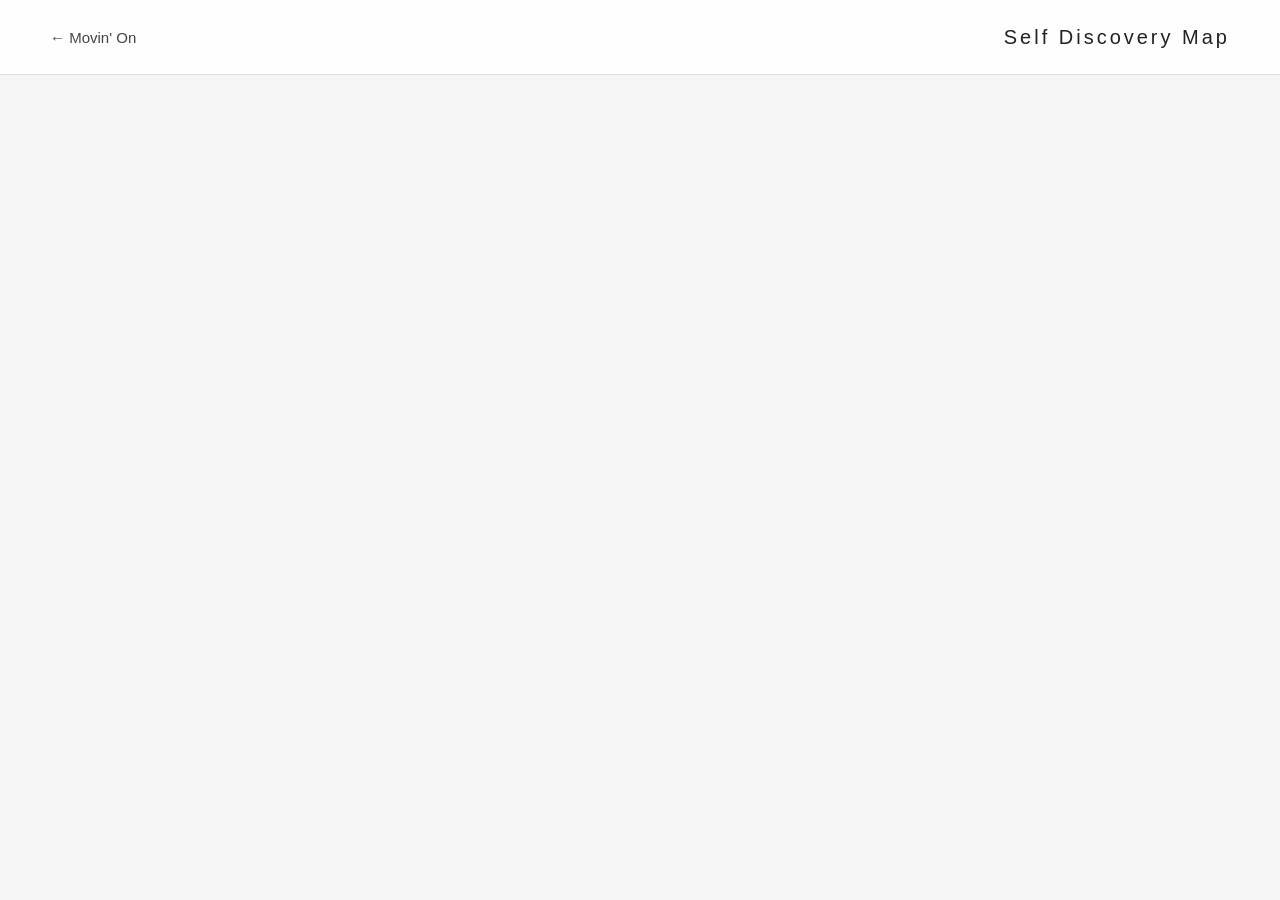
==== map.html @ 153db263 "Add files via upload" ====
<!DOCTYPE html>
<html lang="ja">

<head>

<meta charset="UTF-8">
<meta name="viewport" content="width=device-width, initial-scale=1.0">

<title>自己探究マップ</title>

<link rel="stylesheet" href="map.css">

</head>


<body>


<header>

<a href="index.html">
← Movin' On
</a>

<h1>Self Discovery Map</h1>

</header>




<!-- マップエリア -->

<div id="canvas">


<!-- JSでノードを生成する場所 -->

</div>






<!-- メモ編集画面 -->

<div id="editor" class="hidden">


<div class="window">


<h2>編集</h2>



<label>

タイトル

<input 
id="title"
type="text">

</label>




<label>

メモ

<textarea 
id="memo"></textarea>

</label>





<div class="buttons">


<button id="save">

保存

</button>



<button id="add">

枝を追加

</button>



<button id="close">

閉じる

</button>



<button id="addNodeBtn">

＋ ノード追加

</button>



</div>


</div>


</div>




<script src="map.js"></script>


</body>

</html>
---- map.css ----
/* ---------- 共通 ---------- */

*{
    margin:0;
    padding:0;
    box-sizing:border-box;
}

html{
    scroll-behavior:smooth;
}

body{

    font-family:
    "Helvetica Neue",
    "Yu Gothic",
    sans-serif;

    background:#f5f5f5;
    color:#222;
}


/* ---------- Header ---------- */

header{

    position:sticky;
    top:0;

    height:75px;

    display:flex;
    justify-content:space-between;
    align-items:center;

    padding:0 50px;

    background:rgba(255,255,255,.85);

    backdrop-filter:blur(12px);

    border-bottom:1px solid #ddd;

    z-index:999;

}

header a{

    color:#444;

    text-decoration:none;

    font-size:15px;

    transition:.25s;

}

header a:hover{

    color:black;

}

header h1{

    font-size:20px;

    font-weight:300;

    letter-spacing:3px;

}



/* ---------- キャンバス ---------- */

#canvas{

    position:relative;

    width:100%;

    min-height:calc(100vh - 75px);

    overflow:auto;

    padding:100px;

}



/* ---------- ノード ---------- */

.node{

    position:absolute;

    display:flex;

    justify-content:center;
    align-items:center;

}



/* ---------- 円 ---------- */

.circle{

    width:150px;
    height:150px;

    border-radius:50%;

    background:white;

    border:2px solid #222;

    display:flex;

    justify-content:center;
    align-items:center;

    text-align:center;

    cursor:pointer;

    font-size:18px;

    transition:.3s;

    box-shadow:
    0 15px 30px rgba(0,0,0,.08);

}

.circle:hover{

    transform:translateY(-6px);

    box-shadow:
    0 25px 40px rgba(0,0,0,.15);

}



/* ---------- Root ---------- */

.root{

    left:50%;
    top:50%;

    transform:translate(-50%,-50%);

}

.root .circle{

    width:180px;
    height:180px;

    background:#111;

    color:white;

    font-size:28px;

    border:none;

}



/* ---------- メモ画面 ---------- */

#editor{

    position:fixed;

    inset:0;

    display:flex;

    justify-content:center;
    align-items:center;

    background:rgba(0,0,0,.4);

    backdrop-filter:blur(4px);

    z-index:1000;

}



.hidden{

    display:none!important;

}



.window{

    width:520px;

    max-width:90%;

    background:white;

    border-radius:25px;

    padding:35px;

    box-shadow:
    0 30px 60px rgba(0,0,0,.2);

}



.window h2{

    margin-bottom:20px;

    font-weight:400;

}



textarea{

    width:100%;

    height:220px;

    resize:none;

    padding:18px;

    border:none;

    outline:none;

    background:#f8f8f8;

    border-radius:18px;

    font-size:16px;

    line-height:1.7;

}



/* ---------- ボタン ---------- */

.buttons{

    margin-top:25px;

    display:flex;

    justify-content:flex-end;

    gap:15px;

}



button{

    border:none;

    cursor:pointer;

    padding:13px 22px;

    border-radius:40px;

    background:#111;

    color:white;

    transition:.25s;

    font-size:15px;

}



button:hover{

    background:#333;

    transform:translateY(-2px);

}



/* ---------- スマホ ---------- */

@media(max-width:768px){

header{

padding:0 20px;

}

header h1{

font-size:16px;

letter-spacing:1px;

}

.circle{

width:110px;
height:110px;

font-size:15px;

}

.root .circle{

width:140px;
height:140px;

font-size:22px;

}

.window{

padding:20px;

}

textarea{

height:170px;

}

}

#mapArea{
    position:relative;
    width:100%;
    height:80vh;
    overflow:hidden;
}


#svgCanvas{
    position:absolute;
    width:100%;
    height:100%;
}


#nodeContainer{
    position:absolute;
    width:100%;
    height:100%;
}


.node{

    position:absolute;

    width:120px;
    height:120px;

    border:2px solid #000;

    border-radius:50%;

    background:#fff;

    display:flex;

    align-items:center;
    justify-content:center;

    text-align:center;

    cursor:pointer;

    transition:.3s;

}


.node:hover{

    transform:scale(1.1);

    background:#000;

    color:#fff;

}


#editPanel{

    position:fixed;

    right:20px;
    bottom:20px;

    width:250px;

    padding:20px;

    background:#111;

    color:white;

}


#editPanel input,
#editPanel textarea{

    width:100%;

    margin-bottom:10px;

}


#editPanel textarea{

    height:100px;

}
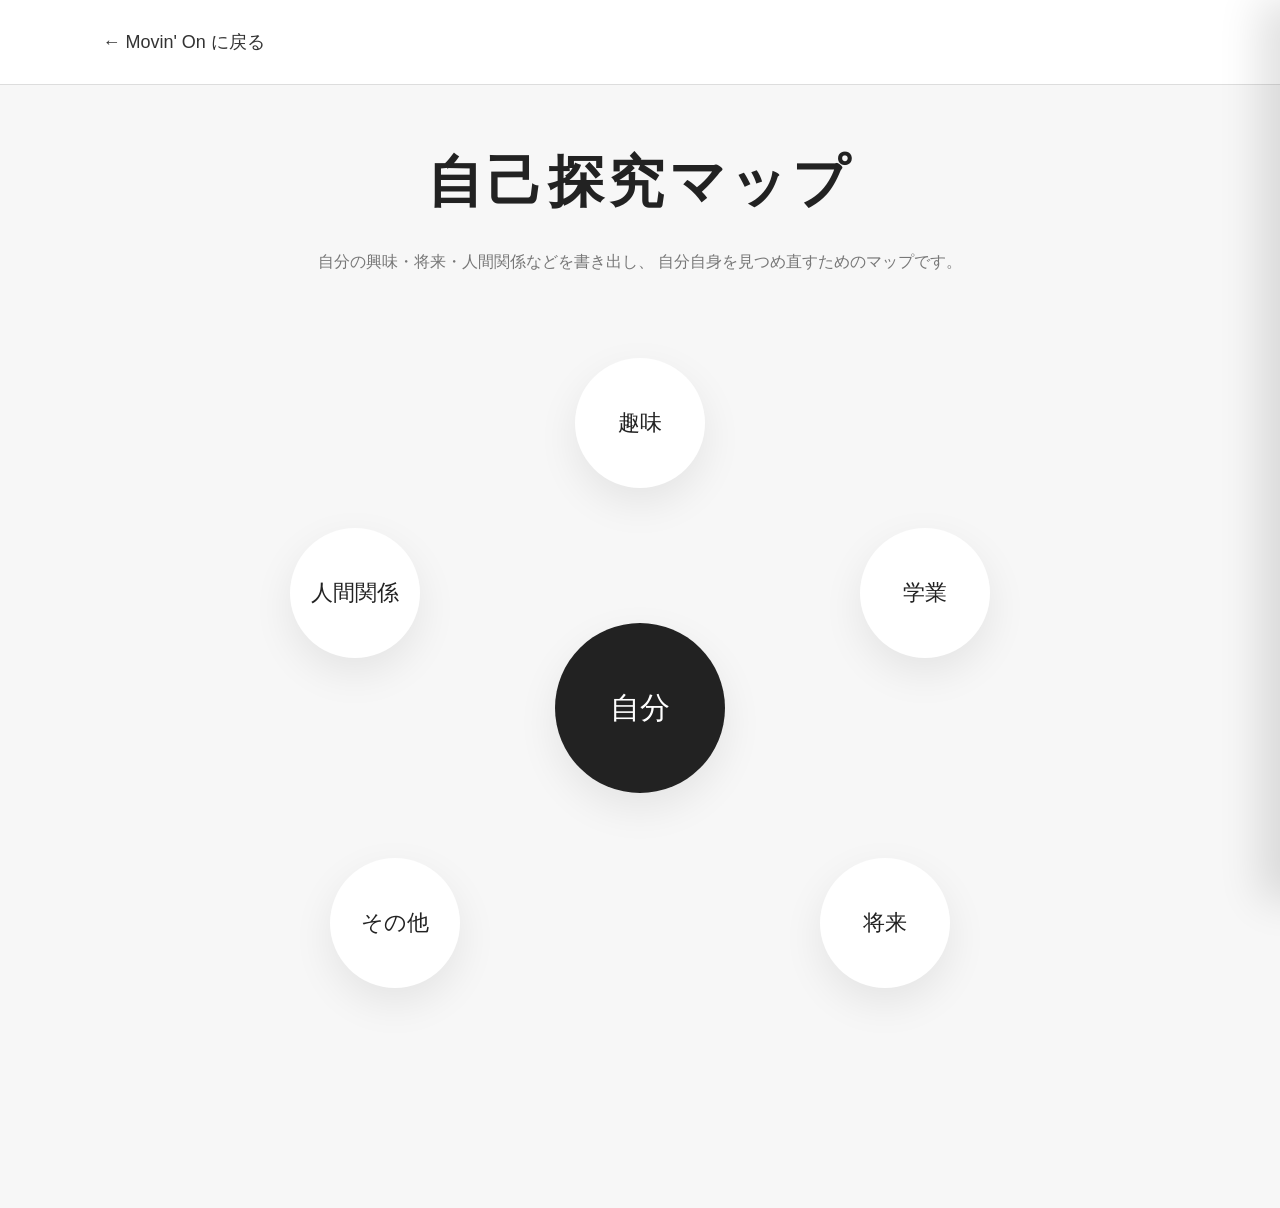
==== commit 0082e351: "Add files via upload" ====
--- a/map.html
+++ b/map.html
@@ -1,6 +1,5 @@
 <!DOCTYPE html>
 <html lang="ja">
-
 <head>
 
 <meta charset="UTF-8">
@@ -12,124 +11,100 @@
 
 </head>
 
-
 <body>
-
 
 <header>
 
 <a href="index.html">
-← Movin' On
+← Movin' On に戻る
 </a>
-
-<h1>Self Discovery Map</h1>
 
 </header>
 
 
+<main>
+
+<h1>自己探究マップ</h1>
+
+<p class="description">
+自分の興味・将来・人間関係などを書き出し、
+自分自身を見つめ直すためのマップです。
+</p>
 
 
-<!-- マップエリア -->
+<div class="map">
 
-<div id="canvas">
+<button class="node center"
+data-node="self">
+自分
+</button>
 
 
-<!-- JSでノードを生成する場所 -->
+<button class="node hobby"
+data-node="hobby">
+趣味
+</button>
+
+
+<button class="node study"
+data-node="study">
+学業
+</button>
+
+
+<button class="node future"
+data-node="future">
+将来
+</button>
+
+
+<button class="node relation"
+data-node="relation">
+人間関係
+</button>
+
+
+<button class="node other"
+data-node="other">
+その他
+</button>
+
+</div>
+
+</main>
+
+
+<!-- メモ画面 -->
+
+<div class="panel">
+
+<div class="panel-header">
+
+<h2 id="panel-title">
+タイトル
+</h2>
+
+<button id="close">
+×
+</button>
 
 </div>
 
 
-
-
-
-
-<!-- メモ編集画面 -->
-
-<div id="editor" class="hidden">
-
-
-<div class="window">
-
-
-<h2>編集</h2>
-
-
-
-<label>
-
-タイトル
-
-<input 
-id="title"
-type="text">
-
-</label>
-
-
-
-
-<label>
-
-メモ
-
-<textarea 
-id="memo"></textarea>
-
-</label>
-
-
-
-
-
-<div class="buttons">
+<textarea
+id="memo"
+placeholder="自由に書き込めます">
+</textarea>
 
 
 <button id="save">
-
 保存
-
 </button>
-
-
-
-<button id="add">
-
-枝を追加
-
-</button>
-
-
-
-<button id="close">
-
-閉じる
-
-</button>
-
-
-
-<button id="addNodeBtn">
-
-＋ ノード追加
-
-</button>
-
-
 
 </div>
 
 
-</div>
-
-
-</div>
-
-
-
-
 <script src="map.js"></script>
 
-
 </body>
-
 </html>
--- a/map.css
+++ b/map.css
@@ -1,4 +1,6 @@
-/* ---------- 共通 ---------- */
+/* ------------------------
+   共通設定
+------------------------ */
 
 *{
     margin:0;
@@ -17,443 +19,402 @@
     "Yu Gothic",
     sans-serif;
 
-    background:#f5f5f5;
+    background:#f7f7f7;
     color:#222;
-}
-
-
-/* ---------- Header ---------- */
+
+}
+
+
+/* ------------------------
+   戻るリンク
+------------------------ */
 
 header{
 
-    position:sticky;
-    top:0;
-
-    height:75px;
-
-    display:flex;
-    justify-content:space-between;
-    align-items:center;
-
-    padding:0 50px;
-
-    background:rgba(255,255,255,.85);
-
-    backdrop-filter:blur(12px);
-
+    padding:30px 8%;
     border-bottom:1px solid #ddd;
-
-    z-index:999;
+    background:white;
 
 }
 
 header a{
 
-    color:#444;
-
     text-decoration:none;
-
-    font-size:15px;
-
-    transition:.25s;
+    color:#333;
+    font-size:18px;
+    transition:.3s;
 
 }
 
 header a:hover{
 
-    color:black;
-
-}
-
-header h1{
-
-    font-size:20px;
-
-    font-weight:300;
-
-    letter-spacing:3px;
-
-}
-
-
-
-/* ---------- キャンバス ---------- */
-
-#canvas{
+    opacity:.5;
+
+}
+
+
+/* ------------------------
+   タイトル
+------------------------ */
+
+main{
+
+    width:min(1200px,92%);
+    margin:auto;
+
+}
+
+h1{
+
+    text-align:center;
+
+    font-size:56px;
+
+    margin-top:60px;
+
+    letter-spacing:.08em;
+
+    font-weight:700;
+
+}
+
+.description{
+
+    text-align:center;
+
+    color:#777;
+
+    max-width:700px;
+
+    margin:25px auto 80px;
+
+    line-height:2;
+
+}
+
+
+/* ------------------------
+   マップ本体
+------------------------ */
+
+.map{
 
     position:relative;
 
-    width:100%;
-
-    min-height:calc(100vh - 75px);
-
-    overflow:auto;
-
-    padding:100px;
-
-}
-
-
-
-/* ---------- ノード ---------- */
+    width:700px;
+    height:700px;
+
+    margin:0 auto 150px;
+
+}
+
+
+/* ------------------------
+   ノード
+------------------------ */
 
 .node{
 
     position:absolute;
 
-    display:flex;
-
-    justify-content:center;
-    align-items:center;
-
-}
-
-
-
-/* ---------- 円 ---------- */
-
-.circle{
-
-    width:150px;
-    height:150px;
+    width:130px;
+    height:130px;
 
     border-radius:50%;
 
+    border:none;
+
+    cursor:pointer;
+
+    font-size:22px;
+
     background:white;
 
-    border:2px solid #222;
-
-    display:flex;
-
-    justify-content:center;
-    align-items:center;
-
-    text-align:center;
-
-    cursor:pointer;
-
-    font-size:18px;
-
-    transition:.3s;
+    color:#222;
 
     box-shadow:
-    0 15px 30px rgba(0,0,0,.08);
-
-}
-
-.circle:hover{
-
-    transform:translateY(-6px);
+    0 15px 40px rgba(0,0,0,.08);
+
+    transition:.35s;
+
+}
+
+
+/* ------------------------
+   ホバー
+------------------------ */
+
+.node:hover{
+
+    transform:
+    translateY(-8px)
+    scale(1.05);
 
     box-shadow:
-    0 25px 40px rgba(0,0,0,.15);
-
-}
-
-
-
-/* ---------- Root ---------- */
-
-.root{
+    0 25px 50px rgba(0,0,0,.15);
+
+}
+
+
+/* ------------------------
+   真ん中
+------------------------ */
+
+.center{
 
     left:50%;
     top:50%;
 
-    transform:translate(-50%,-50%);
-
-}
-
-.root .circle{
-
-    width:180px;
-    height:180px;
-
-    background:#111;
+    transform:
+    translate(-50%,-50%);
+
+    width:170px;
+    height:170px;
+
+    background:#222;
 
     color:white;
 
-    font-size:28px;
+    font-size:30px;
+
+}
+
+
+/* ------------------------
+   周囲
+------------------------ */
+
+.hobby{
+
+    top:0;
+    left:50%;
+
+    transform:translateX(-50%);
+
+}
+
+.study{
+
+    top:170px;
+    right:0;
+
+}
+
+.future{
+
+    bottom:70px;
+    right:40px;
+
+}
+
+.other{
+
+    bottom:70px;
+    left:40px;
+
+}
+
+.relation{
+
+    top:170px;
+    left:0;
+
+}
+
+
+/* ------------------------
+   メモ画面
+------------------------ */
+
+.panel{
+
+    position:fixed;
+
+    top:0;
+    right:-420px;
+
+    width:420px;
+    height:100vh;
+
+    background:white;
+
+    box-shadow:
+    -20px 0 40px rgba(0,0,0,.12);
+
+    transition:.45s;
+
+    padding:40px;
+
+    z-index:100;
+
+}
+
+
+/* JSで付けるクラス */
+
+.panel.open{
+
+    right:0;
+
+}
+
+
+.panel-header{
+
+    display:flex;
+
+    justify-content:space-between;
+
+    align-items:center;
+
+    margin-bottom:30px;
+
+}
+
+
+.panel-header h2{
+
+    font-size:30px;
+
+}
+
+
+#close{
 
     border:none;
 
-}
-
-
-
-/* ---------- メモ画面 ---------- */
-
-#editor{
-
-    position:fixed;
-
-    inset:0;
-
-    display:flex;
-
-    justify-content:center;
-    align-items:center;
-
-    background:rgba(0,0,0,.4);
-
-    backdrop-filter:blur(4px);
-
-    z-index:1000;
-
-}
-
-
-
-.hidden{
-
-    display:none!important;
-
-}
-
-
-
-.window{
-
-    width:520px;
-
-    max-width:90%;
-
-    background:white;
-
-    border-radius:25px;
-
-    padding:35px;
-
-    box-shadow:
-    0 30px 60px rgba(0,0,0,.2);
-
-}
-
-
-
-.window h2{
-
-    margin-bottom:20px;
-
-    font-weight:400;
-
-}
-
+    background:none;
+
+    font-size:32px;
+
+    cursor:pointer;
+
+}
 
 
 textarea{
 
     width:100%;
 
-    height:220px;
+    height:350px;
 
     resize:none;
 
-    padding:18px;
+    border:1px solid #ddd;
+
+    padding:20px;
+
+    font-size:17px;
+
+    line-height:1.8;
+
+    outline:none;
+
+    border-radius:12px;
+
+}
+
+
+#save{
+
+    margin-top:30px;
+
+    width:100%;
+
+    height:55px;
 
     border:none;
 
-    outline:none;
-
-    background:#f8f8f8;
-
-    border-radius:18px;
-
-    font-size:16px;
-
-    line-height:1.7;
-
-}
-
-
-
-/* ---------- ボタン ---------- */
-
-.buttons{
-
-    margin-top:25px;
-
-    display:flex;
-
-    justify-content:flex-end;
-
-    gap:15px;
-
-}
-
-
-
-button{
-
-    border:none;
+    background:#222;
+
+    color:white;
+
+    font-size:18px;
 
     cursor:pointer;
 
-    padding:13px 22px;
-
-    border-radius:40px;
-
-    background:#111;
-
-    color:white;
-
-    transition:.25s;
-
-    font-size:15px;
-
-}
-
-
-
-button:hover{
-
-    background:#333;
-
-    transform:translateY(-2px);
-
-}
-
-
-
-/* ---------- スマホ ---------- */
+    border-radius:10px;
+
+    transition:.3s;
+
+}
+
+
+#save:hover{
+
+    background:#444;
+
+}
+
+
+/* ------------------------
+   スマホ
+------------------------ */
 
 @media(max-width:768px){
 
-header{
-
-padding:0 20px;
-
-}
-
-header h1{
-
-font-size:16px;
-
-letter-spacing:1px;
-
-}
-
-.circle{
-
-width:110px;
-height:110px;
-
-font-size:15px;
-
-}
-
-.root .circle{
-
-width:140px;
-height:140px;
-
-font-size:22px;
-
-}
-
-.window{
-
-padding:20px;
-
-}
-
-textarea{
-
-height:170px;
-
-}
-
-}
-
-#mapArea{
-    position:relative;
-    width:100%;
-    height:80vh;
-    overflow:hidden;
-}
-
-
-#svgCanvas{
-    position:absolute;
-    width:100%;
-    height:100%;
-}
-
-
-#nodeContainer{
-    position:absolute;
-    width:100%;
-    height:100%;
-}
-
-
-.node{
-
-    position:absolute;
-
-    width:120px;
-    height:120px;
-
-    border:2px solid #000;
-
-    border-radius:50%;
-
-    background:#fff;
-
-    display:flex;
-
-    align-items:center;
-    justify-content:center;
-
-    text-align:center;
-
-    cursor:pointer;
-
-    transition:.3s;
-
-}
-
-
-.node:hover{
-
-    transform:scale(1.1);
-
-    background:#000;
-
-    color:#fff;
-
-}
-
-
-#editPanel{
-
-    position:fixed;
-
-    right:20px;
-    bottom:20px;
-
-    width:250px;
-
-    padding:20px;
-
-    background:#111;
-
-    color:white;
-
-}
-
-
-#editPanel input,
-#editPanel textarea{
-
-    width:100%;
-
-    margin-bottom:10px;
-
-}
-
-
-#editPanel textarea{
-
-    height:100px;
+    h1{
+
+        font-size:38px;
+
+    }
+
+    .map{
+
+        width:360px;
+        height:360px;
+
+    }
+
+    .node{
+
+        width:82px;
+        height:82px;
+
+        font-size:15px;
+
+    }
+
+    .center{
+
+        width:115px;
+        height:115px;
+
+        font-size:23px;
+
+    }
+
+    .study{
+
+        top:95px;
+
+    }
+
+    .relation{
+
+        top:95px;
+
+    }
+
+    .future{
+
+        bottom:15px;
+        right:10px;
+
+    }
+
+    .other{
+
+        bottom:15px;
+        left:10px;
+
+    }
+
+    .panel{
+
+        width:100%;
+        right:-100%;
+
+    }
 
 }
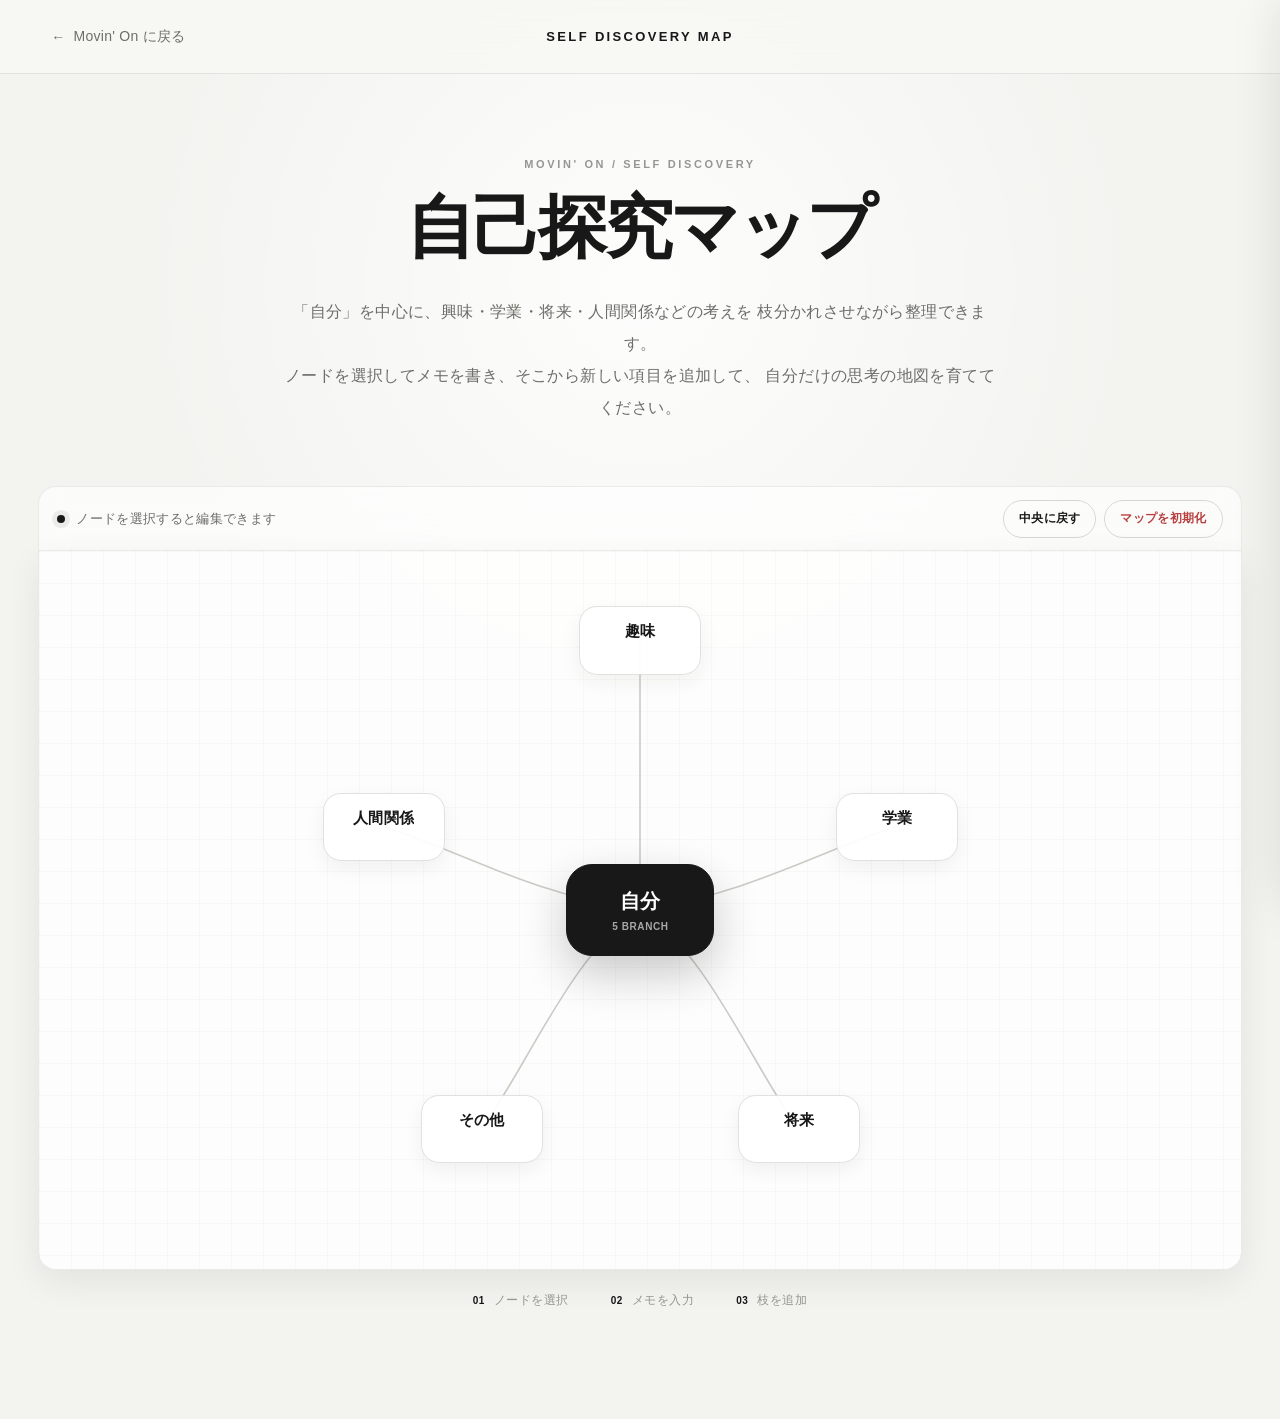
==== commit 542394d4: "Add files via upload" ====
--- a/map.html
+++ b/map.html
@@ -1,110 +1,473 @@
 <!DOCTYPE html>
 <html lang="ja">
 <head>
-
-<meta charset="UTF-8">
-<meta name="viewport" content="width=device-width, initial-scale=1.0">
-
-<title>自己探究マップ</title>
-
-<link rel="stylesheet" href="map.css">
-
+  <meta charset="UTF-8">
+
+  <meta
+    name="viewport"
+    content="width=device-width, initial-scale=1.0"
+  >
+
+  <meta
+    name="description"
+    content="自分の興味や考えを枝分かれさせながら整理する自己探究マップ"
+  >
+
+  <title>自己探究マップ | Movin' On</title>
+
+  <link rel="stylesheet" href="map.css">
+  <script src="map.js" defer></script>
 </head>
 
 <body>
 
-<header>
-
-<a href="index.html">
-← Movin' On に戻る
-</a>
-
-</header>
-
-
-<main>
-
-<h1>自己探究マップ</h1>
-
-<p class="description">
-自分の興味・将来・人間関係などを書き出し、
-自分自身を見つめ直すためのマップです。
-</p>
-
-
-<div class="map">
-
-<button class="node center"
-data-node="self">
-自分
-</button>
-
-
-<button class="node hobby"
-data-node="hobby">
-趣味
-</button>
-
-
-<button class="node study"
-data-node="study">
-学業
-</button>
-
-
-<button class="node future"
-data-node="future">
-将来
-</button>
-
-
-<button class="node relation"
-data-node="relation">
-人間関係
-</button>
-
-
-<button class="node other"
-data-node="other">
-その他
-</button>
-
-</div>
-
-</main>
-
-
-<!-- メモ画面 -->
-
-<div class="panel">
-
-<div class="panel-header">
-
-<h2 id="panel-title">
-タイトル
-</h2>
-
-<button id="close">
-×
-</button>
-
-</div>
-
-
-<textarea
-id="memo"
-placeholder="自由に書き込めます">
-</textarea>
-
-
-<button id="save">
-保存
-</button>
-
-</div>
-
-
-<script src="map.js"></script>
+  <!-- =========================
+       ヘッダー
+  ========================== -->
+
+  <header class="app-header">
+    <div class="header-inner">
+
+      <a href="index.html" class="back-link">
+        <span aria-hidden="true">←</span>
+        <span>Movin' On に戻る</span>
+      </a>
+
+      <p class="header-title">
+        Self Discovery Map
+      </p>
+
+    </div>
+  </header>
+
+
+  <!-- =========================
+       メインコンテンツ
+  ========================== -->
+
+  <main class="page-container">
+
+    <!-- ページ説明 -->
+    <section class="intro" aria-labelledby="page-title">
+
+      <p class="intro-label">
+        MOVIN' ON / SELF DISCOVERY
+      </p>
+
+      <h1 id="page-title">
+        自己探究マップ
+      </h1>
+
+      <p class="intro-description">
+        「自分」を中心に、興味・学業・将来・人間関係などの考えを
+        枝分かれさせながら整理できます。
+        <br>
+        ノードを選択してメモを書き、そこから新しい項目を追加して、
+        自分だけの思考の地図を育ててください。
+      </p>
+
+    </section>
+
+
+    <!-- =========================
+         マップ操作エリア
+    ========================== -->
+
+    <section
+      class="workspace-section"
+      aria-label="自己探究マップ編集エリア"
+    >
+
+      <!-- 上部操作バー -->
+      <div class="map-toolbar">
+
+        <div class="toolbar-info">
+          <span class="toolbar-mark" aria-hidden="true"></span>
+
+          <p>
+            ノードを選択すると編集できます
+          </p>
+        </div>
+
+        <div class="toolbar-actions">
+
+          <button
+            type="button"
+            id="centerMapBtn"
+            class="toolbar-button"
+          >
+            中央に戻す
+          </button>
+
+          <button
+            type="button"
+            id="resetMapBtn"
+            class="toolbar-button toolbar-button-danger"
+          >
+            マップを初期化
+          </button>
+
+        </div>
+
+      </div>
+
+
+      <!-- マップ表示領域 -->
+      <div
+        id="mapViewport"
+        class="map-viewport"
+        tabindex="0"
+        aria-label="自己探究マップ"
+      >
+
+        <!--
+          mapCanvas全体をJSで移動・拡張する。
+          SVGとノードは同じ座標空間に配置する。
+        -->
+        <div id="mapCanvas" class="map-canvas">
+
+          <!-- 親子をつなぐ線 -->
+          <svg
+            id="connections"
+            class="connections"
+            aria-hidden="true"
+          >
+            <g id="connectionLayer"></g>
+          </svg>
+
+          <!-- JSがノードを生成する場所 -->
+          <div
+            id="nodeLayer"
+            class="node-layer"
+          ></div>
+
+        </div>
+
+      </div>
+
+
+      <!-- 操作説明 -->
+      <div class="map-guide">
+
+        <p>
+          <span aria-hidden="true">01</span>
+          ノードを選択
+        </p>
+
+        <p>
+          <span aria-hidden="true">02</span>
+          メモを入力
+        </p>
+
+        <p>
+          <span aria-hidden="true">03</span>
+          枝を追加
+        </p>
+
+      </div>
+
+    </section>
+
+  </main>
+
+
+  <!-- =========================
+       編集パネル背景
+  ========================== -->
+
+  <button
+    type="button"
+    id="panelBackdrop"
+    class="panel-backdrop"
+    aria-label="編集パネルを閉じる"
+    tabindex="-1"
+  ></button>
+
+
+  <!-- =========================
+       ノード編集パネル
+  ========================== -->
+
+  <aside
+    id="editorPanel"
+    class="editor-panel"
+    aria-hidden="true"
+    aria-labelledby="editorHeading"
+  >
+
+    <div class="editor-header">
+
+      <div>
+        <p class="editor-label">
+          SELECTED NODE
+        </p>
+
+        <h2 id="editorHeading">
+          ノードを選択
+        </h2>
+      </div>
+
+      <button
+        type="button"
+        id="closeEditorBtn"
+        class="icon-button"
+        aria-label="編集パネルを閉じる"
+      >
+        <span aria-hidden="true">×</span>
+      </button>
+
+    </div>
+
+
+    <div class="editor-content">
+
+      <!-- ノード名 -->
+      <div class="form-group">
+
+        <label for="nodeTitleInput">
+          項目名
+        </label>
+
+        <input
+          type="text"
+          id="nodeTitleInput"
+          maxlength="30"
+          autocomplete="off"
+          placeholder="項目名を入力"
+        >
+
+        <p class="input-note">
+          30文字以内で入力してください
+        </p>
+
+      </div>
+
+
+      <!-- メモ -->
+      <div class="form-group form-group-memo">
+
+        <label for="nodeMemoInput">
+          メモ
+        </label>
+
+        <textarea
+          id="nodeMemoInput"
+          maxlength="2000"
+          placeholder="感じたこと、好きな理由、今後考えたいことなどを自由に書いてください"
+        ></textarea>
+
+        <div class="memo-information">
+
+          <p>
+            入力内容はこのブラウザに保存されます
+          </p>
+
+          <p id="memoCount">
+            0 / 2000
+          </p>
+
+        </div>
+
+      </div>
+
+
+      <!-- 更新情報 -->
+      <div class="node-information">
+
+        <div>
+          <span>階層</span>
+          <strong id="nodeDepth">0</strong>
+        </div>
+
+        <div>
+          <span>子項目</span>
+          <strong id="childCount">0</strong>
+        </div>
+
+      </div>
+
+    </div>
+
+
+    <!-- 編集ボタン -->
+    <div class="editor-actions">
+
+      <button
+        type="button"
+        id="saveNodeBtn"
+        class="primary-button"
+      >
+        変更を保存
+      </button>
+
+      <button
+        type="button"
+        id="openChildDialogBtn"
+        class="secondary-button"
+      >
+        ＋ この項目から枝を追加
+      </button>
+
+      <button
+        type="button"
+        id="deleteNodeBtn"
+        class="danger-button"
+      >
+        この項目を削除
+      </button>
+
+    </div>
+
+  </aside>
+
+
+  <!-- =========================
+       子ノード追加ダイアログ
+  ========================== -->
+
+  <dialog
+    id="childDialog"
+    class="app-dialog"
+  >
+
+    <form
+      id="childForm"
+      class="dialog-content"
+      method="dialog"
+    >
+
+      <div class="dialog-header">
+
+        <div>
+          <p class="dialog-label">
+            NEW BRANCH
+          </p>
+
+          <h2>
+            新しい枝を追加
+          </h2>
+        </div>
+
+        <button
+          type="button"
+          id="closeChildDialogBtn"
+          class="icon-button"
+          aria-label="ダイアログを閉じる"
+        >
+          <span aria-hidden="true">×</span>
+        </button>
+
+      </div>
+
+
+      <div class="form-group">
+
+        <label for="childTitleInput">
+          新しい項目名
+        </label>
+
+        <input
+          type="text"
+          id="childTitleInput"
+          maxlength="30"
+          autocomplete="off"
+          placeholder="例：音楽、映画、就職活動"
+        >
+
+      </div>
+
+
+      <div class="dialog-actions">
+
+        <button
+          type="button"
+          id="cancelChildBtn"
+          class="dialog-cancel-button"
+        >
+          キャンセル
+        </button>
+
+        <button
+          type="submit"
+          class="dialog-submit-button"
+        >
+          枝を追加
+        </button>
+
+      </div>
+
+    </form>
+
+  </dialog>
+
+
+  <!-- =========================
+       初期化確認ダイアログ
+  ========================== -->
+
+  <dialog
+    id="resetDialog"
+    class="app-dialog"
+  >
+
+    <div class="dialog-content">
+
+      <div class="dialog-header">
+
+        <div>
+          <p class="dialog-label">
+            RESET MAP
+          </p>
+
+          <h2>
+            マップを初期化しますか？
+          </h2>
+        </div>
+
+      </div>
+
+      <p class="dialog-description">
+        追加した項目とメモがすべて削除され、
+        最初の状態に戻ります。この操作は取り消せません。
+      </p>
+
+      <div class="dialog-actions">
+
+        <button
+          type="button"
+          id="cancelResetBtn"
+          class="dialog-cancel-button"
+        >
+          キャンセル
+        </button>
+
+        <button
+          type="button"
+          id="confirmResetBtn"
+          class="dialog-danger-button"
+        >
+          初期化する
+        </button>
+
+      </div>
+
+    </div>
+
+  </dialog>
+
+
+  <!-- =========================
+       トースト通知
+  ========================== -->
+
+  <div
+    id="toast"
+    class="toast"
+    role="status"
+    aria-live="polite"
+  >
+    保存しました
+  </div>
 
 </body>
 </html>
--- a/map.css
+++ b/map.css
@@ -1,420 +1,1405 @@
-/* ------------------------
-   共通設定
------------------------- */
-
-*{
-    margin:0;
-    padding:0;
-    box-sizing:border-box;
-}
-
-html{
-    scroll-behavior:smooth;
-}
-
-body{
-
-    font-family:
+/* ==================================================
+   Movin' On
+   Self Discovery Map
+   map.css
+================================================== */
+
+
+/* ==================================================
+   1. Reset / Base
+================================================== */
+
+:root {
+  --background: #f3f3f0;
+  --surface: #ffffff;
+  --surface-soft: #f8f8f6;
+
+  --text-main: #181818;
+  --text-sub: #6e6e69;
+  --text-light: #969691;
+
+  --line: #d7d7d2;
+  --line-dark: #b9b9b3;
+
+  --black: #181818;
+  --black-soft: #2d2d2b;
+
+  --danger: #b94040;
+  --danger-background: #fff7f7;
+
+  --header-height: 74px;
+  --panel-width: 430px;
+
+  --shadow-soft:
+    0 12px 35px rgba(20, 20, 18, 0.07);
+
+  --shadow-medium:
+    0 18px 45px rgba(20, 20, 18, 0.12);
+
+  --shadow-panel:
+    -18px 0 50px rgba(20, 20, 18, 0.13);
+
+  --transition-fast: 180ms ease;
+  --transition-normal: 320ms cubic-bezier(.22, .8, .3, 1);
+}
+
+*,
+*::before,
+*::after {
+  box-sizing: border-box;
+}
+
+html {
+  scroll-behavior: smooth;
+}
+
+body {
+  min-width: 320px;
+  min-height: 100vh;
+  margin: 0;
+
+  color: var(--text-main);
+  background:
+    radial-gradient(
+      circle at 50% 20%,
+      rgba(255, 255, 255, 0.85),
+      transparent 38%
+    ),
+    var(--background);
+
+  font-family:
     "Helvetica Neue",
+    "Hiragino Kaku Gothic ProN",
     "Yu Gothic",
+    "YuGothic",
     sans-serif;
 
-    background:#f7f7f7;
-    color:#222;
-
-}
-
-
-/* ------------------------
-   戻るリンク
------------------------- */
-
-header{
-
-    padding:30px 8%;
-    border-bottom:1px solid #ddd;
-    background:white;
-
-}
-
-header a{
-
-    text-decoration:none;
-    color:#333;
-    font-size:18px;
-    transition:.3s;
-
-}
-
-header a:hover{
-
-    opacity:.5;
-
-}
-
-
-/* ------------------------
-   タイトル
------------------------- */
-
-main{
-
-    width:min(1200px,92%);
-    margin:auto;
-
-}
-
-h1{
-
-    text-align:center;
-
-    font-size:56px;
-
-    margin-top:60px;
-
-    letter-spacing:.08em;
-
-    font-weight:700;
-
-}
-
-.description{
-
-    text-align:center;
-
-    color:#777;
-
-    max-width:700px;
-
-    margin:25px auto 80px;
-
-    line-height:2;
-
-}
-
-
-/* ------------------------
-   マップ本体
------------------------- */
-
-.map{
-
-    position:relative;
-
-    width:700px;
-    height:700px;
-
-    margin:0 auto 150px;
-
-}
-
-
-/* ------------------------
-   ノード
------------------------- */
-
-.node{
-
-    position:absolute;
-
-    width:130px;
-    height:130px;
-
-    border-radius:50%;
-
-    border:none;
-
-    cursor:pointer;
-
-    font-size:22px;
-
-    background:white;
-
-    color:#222;
-
-    box-shadow:
-    0 15px 40px rgba(0,0,0,.08);
-
-    transition:.35s;
-
-}
-
-
-/* ------------------------
-   ホバー
------------------------- */
-
-.node:hover{
-
+  -webkit-font-smoothing: antialiased;
+  text-rendering: optimizeLegibility;
+}
+
+body.panel-open {
+  overflow: hidden;
+}
+
+button,
+input,
+textarea {
+  font: inherit;
+}
+
+button {
+  color: inherit;
+}
+
+a {
+  color: inherit;
+  text-decoration: none;
+}
+
+button,
+a,
+input,
+textarea {
+  -webkit-tap-highlight-color: transparent;
+}
+
+button:focus-visible,
+a:focus-visible,
+input:focus-visible,
+textarea:focus-visible,
+.map-viewport:focus-visible {
+  outline: 2px solid var(--black);
+  outline-offset: 3px;
+}
+
+
+/* ==================================================
+   2. Header
+================================================== */
+
+.app-header {
+  position: sticky;
+  top: 0;
+  z-index: 100;
+
+  width: 100%;
+  height: var(--header-height);
+
+  background: rgba(247, 247, 244, 0.88);
+  border-bottom: 1px solid rgba(24, 24, 24, 0.09);
+
+  backdrop-filter: blur(18px);
+  -webkit-backdrop-filter: blur(18px);
+}
+
+.header-inner {
+  display: grid;
+  grid-template-columns: 1fr auto 1fr;
+  align-items: center;
+
+  width: min(1380px, 92%);
+  height: 100%;
+  margin: 0 auto;
+}
+
+.back-link {
+  display: inline-flex;
+  align-items: center;
+  justify-self: start;
+  gap: 8px;
+
+  color: var(--text-sub);
+
+  font-size: 14px;
+  font-weight: 500;
+  letter-spacing: 0.02em;
+
+  transition:
+    color var(--transition-fast),
+    transform var(--transition-fast);
+}
+
+.back-link:hover {
+  color: var(--text-main);
+  transform: translateX(-3px);
+}
+
+.header-title {
+  margin: 0;
+
+  font-size: 13px;
+  font-weight: 600;
+  letter-spacing: 0.18em;
+  text-transform: uppercase;
+}
+
+.header-inner::after {
+  content: "";
+}
+
+
+/* ==================================================
+   3. Page / Introduction
+================================================== */
+
+.page-container {
+  width: min(1440px, 94%);
+  margin: 0 auto;
+}
+
+.intro {
+  max-width: 850px;
+  margin: 0 auto;
+  padding: 84px 24px 62px;
+
+  text-align: center;
+}
+
+.intro-label {
+  margin: 0 0 19px;
+
+  color: var(--text-light);
+
+  font-size: 11px;
+  font-weight: 700;
+  letter-spacing: 0.24em;
+}
+
+.intro h1 {
+  margin: 0;
+
+  font-size: clamp(42px, 5.4vw, 74px);
+  font-weight: 600;
+  line-height: 1.12;
+  letter-spacing: -0.045em;
+}
+
+.intro-description {
+  max-width: 720px;
+  margin: 30px auto 0;
+
+  color: var(--text-sub);
+
+  font-size: 16px;
+  line-height: 2;
+  letter-spacing: 0.025em;
+}
+
+
+/* ==================================================
+   4. Workspace Section
+================================================== */
+
+.workspace-section {
+  width: 100%;
+  padding-bottom: 110px;
+}
+
+.map-toolbar {
+  display: flex;
+  align-items: center;
+  justify-content: space-between;
+  gap: 24px;
+
+  width: min(1280px, 100%);
+  min-height: 64px;
+  margin: 0 auto;
+
+  padding: 12px 18px;
+
+  background: rgba(255, 255, 255, 0.68);
+  border: 1px solid rgba(24, 24, 24, 0.08);
+  border-bottom: 0;
+
+  border-radius: 18px 18px 0 0;
+
+  backdrop-filter: blur(12px);
+  -webkit-backdrop-filter: blur(12px);
+}
+
+.toolbar-info {
+  display: flex;
+  align-items: center;
+  gap: 11px;
+
+  color: var(--text-sub);
+}
+
+.toolbar-info p {
+  margin: 0;
+
+  font-size: 13px;
+  letter-spacing: 0.025em;
+}
+
+.toolbar-mark {
+  width: 8px;
+  height: 8px;
+
+  background: var(--black);
+  border-radius: 50%;
+
+  box-shadow: 0 0 0 5px rgba(24, 24, 24, 0.07);
+}
+
+.toolbar-actions {
+  display: flex;
+  gap: 8px;
+}
+
+.toolbar-button {
+  min-height: 38px;
+  padding: 0 15px;
+
+  background: transparent;
+  border: 1px solid var(--line);
+  border-radius: 999px;
+
+  cursor: pointer;
+
+  font-size: 12px;
+  font-weight: 600;
+  letter-spacing: 0.025em;
+
+  transition:
+    background var(--transition-fast),
+    border-color var(--transition-fast),
+    color var(--transition-fast),
+    transform var(--transition-fast);
+}
+
+.toolbar-button:hover {
+  background: var(--black);
+  border-color: var(--black);
+  color: #fff;
+
+  transform: translateY(-1px);
+}
+
+.toolbar-button-danger {
+  color: var(--danger);
+}
+
+.toolbar-button-danger:hover {
+  background: var(--danger);
+  border-color: var(--danger);
+  color: #fff;
+}
+
+
+/* ==================================================
+   5. Map Viewport / Canvas
+================================================== */
+
+.map-viewport {
+  position: relative;
+
+  width: min(1280px, 100%);
+  height: 720px;
+  margin: 0 auto;
+
+  overflow: auto;
+  overscroll-behavior: contain;
+
+  background:
+    linear-gradient(
+      rgba(24, 24, 24, 0.025) 1px,
+      transparent 1px
+    ),
+    linear-gradient(
+      90deg,
+      rgba(24, 24, 24, 0.025) 1px,
+      transparent 1px
+    ),
+    rgba(255, 255, 255, 0.82);
+
+  background-size: 32px 32px;
+
+  border: 1px solid rgba(24, 24, 24, 0.08);
+  border-radius: 0 0 18px 18px;
+
+  box-shadow: var(--shadow-soft);
+
+  cursor: grab;
+
+  scrollbar-width: thin;
+  scrollbar-color: #c7c7c2 transparent;
+}
+
+.map-viewport:active {
+  cursor: grabbing;
+}
+
+.map-canvas {
+  position: relative;
+
+  width: 1800px;
+  height: 1200px;
+
+  transform-origin: top left;
+}
+
+
+/* ==================================================
+   6. SVG Connections
+================================================== */
+
+.connections {
+  position: absolute;
+  inset: 0;
+  z-index: 1;
+
+  width: 100%;
+  height: 100%;
+
+  overflow: visible;
+  pointer-events: none;
+}
+
+.connections path {
+  fill: none;
+  stroke: var(--line-dark);
+  stroke-width: 1.6;
+  stroke-linecap: round;
+
+  opacity: 0.74;
+
+  vector-effect: non-scaling-stroke;
+
+  transition:
+    stroke var(--transition-fast),
+    stroke-width var(--transition-fast),
+    opacity var(--transition-fast);
+}
+
+.connections path.is-active {
+  stroke: var(--black);
+  stroke-width: 2.3;
+  opacity: 1;
+}
+
+
+/* ==================================================
+   7. Node Layer
+================================================== */
+
+.node-layer {
+  position: absolute;
+  inset: 0;
+  z-index: 2;
+}
+
+
+/* ==================================================
+   8. Nodes
+================================================== */
+
+.map-node {
+  position: absolute;
+
+  display: grid;
+  place-items: center;
+
+  min-width: 122px;
+  min-height: 68px;
+  max-width: 190px;
+
+  padding: 14px 20px;
+
+  background: rgba(255, 255, 255, 0.94);
+  border: 1px solid rgba(24, 24, 24, 0.13);
+  border-radius: 18px;
+
+  color: var(--text-main);
+
+  box-shadow:
+    0 7px 20px rgba(20, 20, 18, 0.055);
+
+  cursor: pointer;
+  user-select: none;
+  touch-action: manipulation;
+
+  transform: translate(-50%, -50%);
+
+  transition:
+    transform var(--transition-fast),
+    background var(--transition-fast),
+    color var(--transition-fast),
+    border-color var(--transition-fast),
+    box-shadow var(--transition-fast),
+    opacity var(--transition-fast);
+}
+
+.map-node:hover {
+  transform:
+    translate(-50%, -50%)
+    translateY(-4px);
+
+  border-color: rgba(24, 24, 24, 0.3);
+
+  box-shadow:
+    0 15px 34px rgba(20, 20, 18, 0.1);
+}
+
+.map-node.is-selected {
+  background: var(--black);
+  border-color: var(--black);
+  color: #fff;
+
+  box-shadow:
+    0 18px 38px rgba(20, 20, 18, 0.2);
+}
+
+.map-node.is-new {
+  animation: nodeAppear 460ms cubic-bezier(.2, .85, .25, 1);
+}
+
+.map-node.is-removing {
+  opacity: 0;
+  transform:
+    translate(-50%, -50%)
+    scale(0.82);
+
+  pointer-events: none;
+}
+
+.map-node[data-type="root"] {
+  min-width: 148px;
+  min-height: 92px;
+
+  background: var(--black);
+  border-color: var(--black);
+  border-radius: 26px;
+
+  color: #fff;
+
+  box-shadow:
+    0 18px 45px rgba(20, 20, 18, 0.22);
+}
+
+.map-node[data-type="root"]:hover {
+  background: var(--black-soft);
+}
+
+.node-content {
+  display: flex;
+  flex-direction: column;
+  align-items: center;
+  gap: 5px;
+
+  min-width: 0;
+}
+
+.node-title {
+  display: block;
+
+  max-width: 155px;
+
+  overflow: hidden;
+
+  font-size: 15px;
+  font-weight: 650;
+  line-height: 1.35;
+  letter-spacing: 0.025em;
+
+  text-align: center;
+  text-overflow: ellipsis;
+  white-space: nowrap;
+}
+
+.map-node[data-type="root"] .node-title {
+  font-size: 20px;
+}
+
+.node-meta {
+  display: flex;
+  align-items: center;
+  justify-content: center;
+  gap: 5px;
+
+  min-height: 13px;
+
+  color: var(--text-light);
+
+  font-size: 10px;
+  font-weight: 600;
+  letter-spacing: 0.06em;
+}
+
+.map-node.is-selected .node-meta,
+.map-node[data-type="root"] .node-meta {
+  color: rgba(255, 255, 255, 0.62);
+}
+
+.node-memo-mark {
+  width: 5px;
+  height: 5px;
+
+  background: currentColor;
+  border-radius: 50%;
+}
+
+
+/* ==================================================
+   9. Map Guide
+================================================== */
+
+.map-guide {
+  display: flex;
+  justify-content: center;
+  gap: 42px;
+
+  width: min(1280px, 100%);
+  margin: 22px auto 0;
+
+  color: var(--text-light);
+}
+
+.map-guide p {
+  display: flex;
+  align-items: center;
+  gap: 9px;
+
+  margin: 0;
+
+  font-size: 12px;
+  letter-spacing: 0.04em;
+}
+
+.map-guide span {
+  color: var(--text-main);
+
+  font-family: "Helvetica Neue", sans-serif;
+  font-size: 10px;
+  font-weight: 700;
+}
+
+
+/* ==================================================
+   10. Panel Backdrop
+================================================== */
+
+.panel-backdrop {
+  position: fixed;
+  inset: 0;
+  z-index: 190;
+
+  display: block;
+
+  width: 100%;
+  height: 100%;
+
+  background: rgba(17, 17, 16, 0.18);
+  border: 0;
+
+  opacity: 0;
+  visibility: hidden;
+
+  cursor: default;
+
+  backdrop-filter: blur(3px);
+  -webkit-backdrop-filter: blur(3px);
+
+  transition:
+    opacity var(--transition-normal),
+    visibility var(--transition-normal);
+}
+
+.panel-backdrop.is-visible {
+  opacity: 1;
+  visibility: visible;
+}
+
+
+/* ==================================================
+   11. Editor Panel
+================================================== */
+
+.editor-panel {
+  position: fixed;
+  top: 0;
+  right: 0;
+  z-index: 200;
+
+  display: flex;
+  flex-direction: column;
+
+  width: min(var(--panel-width), 100%);
+  height: 100dvh;
+
+  background: rgba(252, 252, 250, 0.98);
+  border-left: 1px solid rgba(24, 24, 24, 0.1);
+
+  box-shadow: var(--shadow-panel);
+
+  transform: translateX(105%);
+
+  transition:
+    transform var(--transition-normal);
+
+  backdrop-filter: blur(18px);
+  -webkit-backdrop-filter: blur(18px);
+}
+
+.editor-panel.is-open {
+  transform: translateX(0);
+}
+
+.editor-header {
+  display: flex;
+  align-items: flex-start;
+  justify-content: space-between;
+  gap: 20px;
+
+  padding: 30px 28px 24px;
+
+  border-bottom: 1px solid rgba(24, 24, 24, 0.08);
+}
+
+.editor-label,
+.dialog-label {
+  margin: 0 0 8px;
+
+  color: var(--text-light);
+
+  font-size: 10px;
+  font-weight: 700;
+  letter-spacing: 0.2em;
+}
+
+.editor-header h2,
+.dialog-header h2 {
+  margin: 0;
+
+  font-size: 27px;
+  font-weight: 650;
+  line-height: 1.25;
+  letter-spacing: -0.025em;
+}
+
+.icon-button {
+  display: grid;
+  place-items: center;
+  flex: 0 0 auto;
+
+  width: 40px;
+  height: 40px;
+
+  background: var(--surface-soft);
+  border: 1px solid transparent;
+  border-radius: 50%;
+
+  cursor: pointer;
+
+  font-size: 25px;
+  font-weight: 300;
+  line-height: 1;
+
+  transition:
+    color var(--transition-fast),
+    background var(--transition-fast),
+    border-color var(--transition-fast),
+    transform var(--transition-fast);
+}
+
+.icon-button:hover {
+  background: var(--black);
+  color: #fff;
+  transform: rotate(90deg);
+}
+
+.editor-content {
+  display: flex;
+  flex: 1;
+  flex-direction: column;
+  gap: 26px;
+
+  min-height: 0;
+  padding: 28px;
+
+  overflow-y: auto;
+}
+
+.form-group {
+  display: flex;
+  flex-direction: column;
+  gap: 10px;
+}
+
+.form-group label {
+  color: var(--text-main);
+
+  font-size: 13px;
+  font-weight: 650;
+  letter-spacing: 0.035em;
+}
+
+.form-group input,
+.form-group textarea {
+  width: 100%;
+
+  color: var(--text-main);
+  background: var(--surface-soft);
+
+  border: 1px solid var(--line);
+  border-radius: 14px;
+
+  outline: none;
+
+  transition:
+    background var(--transition-fast),
+    border-color var(--transition-fast),
+    box-shadow var(--transition-fast);
+}
+
+.form-group input {
+  height: 52px;
+  padding: 0 16px;
+
+  font-size: 16px;
+}
+
+.form-group textarea {
+  min-height: 270px;
+  padding: 17px;
+
+  resize: vertical;
+
+  font-size: 15px;
+  line-height: 1.85;
+}
+
+.form-group input:focus,
+.form-group textarea:focus {
+  background: #fff;
+  border-color: var(--black);
+
+  box-shadow: 0 0 0 3px rgba(24, 24, 24, 0.07);
+}
+
+.input-note {
+  margin: 0;
+
+  color: var(--text-light);
+
+  font-size: 11px;
+}
+
+.form-group-memo {
+  flex: 1;
+}
+
+.memo-information {
+  display: flex;
+  justify-content: space-between;
+  gap: 18px;
+
+  color: var(--text-light);
+}
+
+.memo-information p {
+  margin: 0;
+
+  font-size: 10px;
+  line-height: 1.5;
+}
+
+#memoCount {
+  flex: 0 0 auto;
+  font-variant-numeric: tabular-nums;
+}
+
+.node-information {
+  display: grid;
+  grid-template-columns: repeat(2, 1fr);
+  gap: 10px;
+}
+
+.node-information div {
+  display: flex;
+  align-items: center;
+  justify-content: space-between;
+
+  min-height: 54px;
+  padding: 0 15px;
+
+  background: var(--surface-soft);
+  border: 1px solid rgba(24, 24, 24, 0.06);
+  border-radius: 12px;
+}
+
+.node-information span {
+  color: var(--text-sub);
+
+  font-size: 12px;
+}
+
+.node-information strong {
+  font-size: 15px;
+  font-variant-numeric: tabular-nums;
+}
+
+.editor-actions {
+  display: grid;
+  gap: 10px;
+
+  padding: 22px 28px calc(22px + env(safe-area-inset-bottom));
+
+  background: rgba(252, 252, 250, 0.96);
+  border-top: 1px solid rgba(24, 24, 24, 0.08);
+}
+
+.editor-actions button {
+  min-height: 52px;
+
+  border-radius: 13px;
+
+  cursor: pointer;
+
+  font-size: 14px;
+  font-weight: 650;
+  letter-spacing: 0.025em;
+
+  transition:
+    background var(--transition-fast),
+    color var(--transition-fast),
+    border-color var(--transition-fast),
+    transform var(--transition-fast);
+}
+
+.editor-actions button:hover {
+  transform: translateY(-1px);
+}
+
+.primary-button {
+  background: var(--black);
+  border: 1px solid var(--black);
+  color: #fff;
+}
+
+.primary-button:hover {
+  background: var(--black-soft);
+}
+
+.secondary-button {
+  background: #fff;
+  border: 1px solid var(--black);
+  color: var(--black);
+}
+
+.secondary-button:hover {
+  background: var(--black);
+  color: #fff;
+}
+
+.danger-button {
+  background: var(--danger-background);
+  border: 1px solid rgba(185, 64, 64, 0.36);
+  color: var(--danger);
+}
+
+.danger-button:hover {
+  background: var(--danger);
+  border-color: var(--danger);
+  color: #fff;
+}
+
+.danger-button:disabled {
+  opacity: 0.38;
+  cursor: not-allowed;
+  transform: none;
+}
+
+
+/* ==================================================
+   12. Dialog
+================================================== */
+
+.app-dialog {
+  width: min(480px, calc(100% - 32px));
+  max-height: calc(100dvh - 40px);
+
+  padding: 0;
+
+  color: var(--text-main);
+  background: transparent;
+
+  border: 0;
+
+  overflow: visible;
+}
+
+.app-dialog::backdrop {
+  background: rgba(17, 17, 16, 0.32);
+
+  backdrop-filter: blur(5px);
+  -webkit-backdrop-filter: blur(5px);
+}
+
+.app-dialog[open] {
+  animation: dialogAppear 240ms ease-out;
+}
+
+.dialog-content {
+  padding: 28px;
+
+  background: rgba(252, 252, 250, 0.99);
+  border: 1px solid rgba(24, 24, 24, 0.1);
+  border-radius: 22px;
+
+  box-shadow:
+    0 28px 75px rgba(20, 20, 18, 0.2);
+}
+
+.dialog-header {
+  display: flex;
+  justify-content: space-between;
+  gap: 20px;
+
+  margin-bottom: 27px;
+}
+
+.dialog-description {
+  margin: -5px 0 28px;
+
+  color: var(--text-sub);
+
+  font-size: 14px;
+  line-height: 1.8;
+}
+
+.dialog-actions {
+  display: grid;
+  grid-template-columns: 1fr 1fr;
+  gap: 10px;
+
+  margin-top: 26px;
+}
+
+.dialog-actions button {
+  min-height: 50px;
+
+  border-radius: 12px;
+
+  cursor: pointer;
+
+  font-size: 13px;
+  font-weight: 650;
+
+  transition:
+    background var(--transition-fast),
+    color var(--transition-fast),
+    border-color var(--transition-fast),
+    transform var(--transition-fast);
+}
+
+.dialog-actions button:hover {
+  transform: translateY(-1px);
+}
+
+.dialog-cancel-button {
+  background: var(--surface-soft);
+  border: 1px solid var(--line);
+}
+
+.dialog-cancel-button:hover {
+  background: #e9e9e5;
+}
+
+.dialog-submit-button {
+  background: var(--black);
+  border: 1px solid var(--black);
+  color: #fff;
+}
+
+.dialog-submit-button:hover {
+  background: var(--black-soft);
+}
+
+.dialog-danger-button {
+  background: var(--danger);
+  border: 1px solid var(--danger);
+  color: #fff;
+}
+
+.dialog-danger-button:hover {
+  background: #983333;
+}
+
+
+/* ==================================================
+   13. Toast
+================================================== */
+
+.toast {
+  position: fixed;
+  left: 50%;
+  bottom: 22px;
+  z-index: 500;
+
+  padding: 12px 22px;
+
+  color: #fff;
+  background: rgba(24, 24, 24, 0.94);
+
+  border: 1px solid rgba(255, 255, 255, 0.14);
+  border-radius: 999px;
+
+  box-shadow:
+    0 15px 35px rgba(20, 20, 18, 0.2);
+
+  opacity: 0;
+  visibility: hidden;
+
+  transform:
+    translateX(-50%)
+    translateY(16px);
+
+  pointer-events: none;
+
+  font-size: 13px;
+  font-weight: 600;
+  letter-spacing: 0.035em;
+
+  transition:
+    opacity var(--transition-normal),
+    visibility var(--transition-normal),
+    transform var(--transition-normal);
+}
+
+.toast.is-visible {
+  opacity: 1;
+  visibility: visible;
+
+  transform:
+    translateX(-50%)
+    translateY(0);
+}
+
+
+/* ==================================================
+   14. Animations
+================================================== */
+
+@keyframes nodeAppear {
+  0% {
+    opacity: 0;
     transform:
-    translateY(-8px)
-    scale(1.05);
-
-    box-shadow:
-    0 25px 50px rgba(0,0,0,.15);
-
-}
-
-
-/* ------------------------
-   真ん中
------------------------- */
-
-.center{
-
-    left:50%;
-    top:50%;
-
+      translate(-50%, -50%)
+      scale(0.78);
+  }
+
+  100% {
+    opacity: 1;
     transform:
-    translate(-50%,-50%);
-
-    width:170px;
-    height:170px;
-
-    background:#222;
-
-    color:white;
-
-    font-size:30px;
-
-}
-
-
-/* ------------------------
-   周囲
------------------------- */
-
-.hobby{
-
-    top:0;
-    left:50%;
-
-    transform:translateX(-50%);
-
-}
-
-.study{
-
-    top:170px;
-    right:0;
-
-}
-
-.future{
-
-    bottom:70px;
-    right:40px;
-
-}
-
-.other{
-
-    bottom:70px;
-    left:40px;
-
-}
-
-.relation{
-
-    top:170px;
-    left:0;
-
-}
-
-
-/* ------------------------
-   メモ画面
------------------------- */
-
-.panel{
-
-    position:fixed;
-
-    top:0;
-    right:-420px;
-
-    width:420px;
-    height:100vh;
-
-    background:white;
-
-    box-shadow:
-    -20px 0 40px rgba(0,0,0,.12);
-
-    transition:.45s;
-
-    padding:40px;
-
-    z-index:100;
-
-}
-
-
-/* JSで付けるクラス */
-
-.panel.open{
-
-    right:0;
-
-}
-
-
-.panel-header{
-
-    display:flex;
-
-    justify-content:space-between;
-
-    align-items:center;
-
-    margin-bottom:30px;
-
-}
-
-
-.panel-header h2{
-
-    font-size:30px;
-
-}
-
-
-#close{
-
-    border:none;
-
-    background:none;
-
-    font-size:32px;
-
-    cursor:pointer;
-
-}
-
-
-textarea{
-
-    width:100%;
-
-    height:350px;
-
-    resize:none;
-
-    border:1px solid #ddd;
-
-    padding:20px;
-
-    font-size:17px;
-
-    line-height:1.8;
-
-    outline:none;
-
-    border-radius:12px;
-
-}
-
-
-#save{
-
-    margin-top:30px;
-
-    width:100%;
-
-    height:55px;
-
-    border:none;
-
-    background:#222;
-
-    color:white;
-
-    font-size:18px;
-
-    cursor:pointer;
-
-    border-radius:10px;
-
-    transition:.3s;
-
-}
-
-
-#save:hover{
-
-    background:#444;
-
-}
-
-
-/* ------------------------
-   スマホ
------------------------- */
-
-@media(max-width:768px){
-
-    h1{
-
-        font-size:38px;
-
-    }
-
-    .map{
-
-        width:360px;
-        height:360px;
-
-    }
-
-    .node{
-
-        width:82px;
-        height:82px;
-
-        font-size:15px;
-
-    }
-
-    .center{
-
-        width:115px;
-        height:115px;
-
-        font-size:23px;
-
-    }
-
-    .study{
-
-        top:95px;
-
-    }
-
-    .relation{
-
-        top:95px;
-
-    }
-
-    .future{
-
-        bottom:15px;
-        right:10px;
-
-    }
-
-    .other{
-
-        bottom:15px;
-        left:10px;
-
-    }
-
-    .panel{
-
-        width:100%;
-        right:-100%;
-
-    }
-
+      translate(-50%, -50%)
+      scale(1);
+  }
+}
+
+@keyframes dialogAppear {
+  0% {
+    opacity: 0;
+    transform:
+      translateY(12px)
+      scale(0.97);
+  }
+
+  100% {
+    opacity: 1;
+    transform:
+      translateY(0)
+      scale(1);
+  }
+}
+
+
+/* ==================================================
+   15. Scrollbar
+================================================== */
+
+::-webkit-scrollbar {
+  width: 10px;
+  height: 10px;
+}
+
+::-webkit-scrollbar-track {
+  background: transparent;
+}
+
+::-webkit-scrollbar-thumb {
+  background: #c7c7c2;
+  border: 3px solid transparent;
+  border-radius: 999px;
+  background-clip: padding-box;
+}
+
+::-webkit-scrollbar-thumb:hover {
+  background: #9d9d98;
+  border: 3px solid transparent;
+  background-clip: padding-box;
+}
+
+
+/* ==================================================
+   16. Tablet
+================================================== */
+
+@media (max-width: 1000px) {
+  :root {
+    --header-height: 68px;
+  }
+
+  .header-inner {
+    width: 94%;
+  }
+
+  .page-container {
+    width: 95%;
+  }
+
+  .intro {
+    padding-top: 66px;
+  }
+
+  .map-toolbar {
+    width: 100%;
+  }
+
+  .map-viewport {
+    width: 100%;
+    height: 650px;
+  }
+
+  .map-guide {
+    gap: 26px;
+  }
+}
+
+
+/* ==================================================
+   17. Smartphone
+================================================== */
+
+@media (max-width: 700px) {
+  .header-inner {
+    display: flex;
+    justify-content: space-between;
+  }
+
+  .back-link span:last-child {
+    display: none;
+  }
+
+  .header-title {
+    font-size: 11px;
+    letter-spacing: 0.13em;
+  }
+
+  .intro {
+    padding: 52px 12px 45px;
+  }
+
+  .intro-label {
+    font-size: 9px;
+    letter-spacing: 0.18em;
+  }
+
+  .intro h1 {
+    font-size: clamp(36px, 11vw, 50px);
+  }
+
+  .intro-description {
+    margin-top: 23px;
+
+    font-size: 14px;
+    line-height: 1.9;
+  }
+
+  .intro-description br {
+    display: none;
+  }
+
+  .map-toolbar {
+    align-items: flex-start;
+    flex-direction: column;
+
+    padding: 14px;
+
+    border-radius: 16px 16px 0 0;
+  }
+
+  .toolbar-actions {
+    width: 100%;
+  }
+
+  .toolbar-button {
+    flex: 1;
+    padding: 0 10px;
+  }
+
+  .map-viewport {
+    height: 570px;
+
+    border-radius: 0 0 16px 16px;
+  }
+
+  .map-canvas {
+    width: 1450px;
+    height: 1100px;
+  }
+
+  .map-node {
+    min-width: 108px;
+    min-height: 62px;
+
+    padding: 12px 16px;
+
+    border-radius: 16px;
+  }
+
+  .node-title {
+    max-width: 130px;
+
+    font-size: 14px;
+  }
+
+  .map-node[data-type="root"] {
+    min-width: 132px;
+    min-height: 82px;
+  }
+
+  .map-node[data-type="root"] .node-title {
+    font-size: 18px;
+  }
+
+  .map-guide {
+    flex-wrap: wrap;
+    gap: 12px 22px;
+
+    margin-top: 17px;
+  }
+
+  .map-guide p {
+    font-size: 11px;
+  }
+
+  .editor-panel {
+    top: auto;
+    bottom: 0;
+
+    width: 100%;
+    height: min(88dvh, 780px);
+
+    border-top: 1px solid rgba(24, 24, 24, 0.1);
+    border-left: 0;
+    border-radius: 22px 22px 0 0;
+
+    transform: translateY(105%);
+  }
+
+  .editor-panel.is-open {
+    transform: translateY(0);
+  }
+
+  .editor-header {
+    padding: 22px 20px 18px;
+  }
+
+  .editor-header h2 {
+    font-size: 23px;
+  }
+
+  .editor-content {
+    gap: 21px;
+    padding: 22px 20px;
+  }
+
+  .form-group textarea {
+    min-height: 200px;
+  }
+
+  .editor-actions {
+    padding:
+      17px
+      20px
+      calc(17px + env(safe-area-inset-bottom));
+  }
+
+  .dialog-content {
+    padding: 23px 20px;
+    border-radius: 19px;
+  }
+
+  .dialog-actions {
+    grid-template-columns: 1fr;
+  }
+
+  .toast {
+    bottom: calc(15px + env(safe-area-inset-bottom));
+
+    width: max-content;
+    max-width: calc(100% - 30px);
+
+    text-align: center;
+  }
+}
+
+
+/* ==================================================
+   18. Reduced Motion
+================================================== */
+
+@media (prefers-reduced-motion: reduce) {
+  *,
+  *::before,
+  *::after {
+    scroll-behavior: auto !important;
+
+    animation-duration: 0.01ms !important;
+    animation-iteration-count: 1 !important;
+
+    transition-duration: 0.01ms !important;
+  }
 }
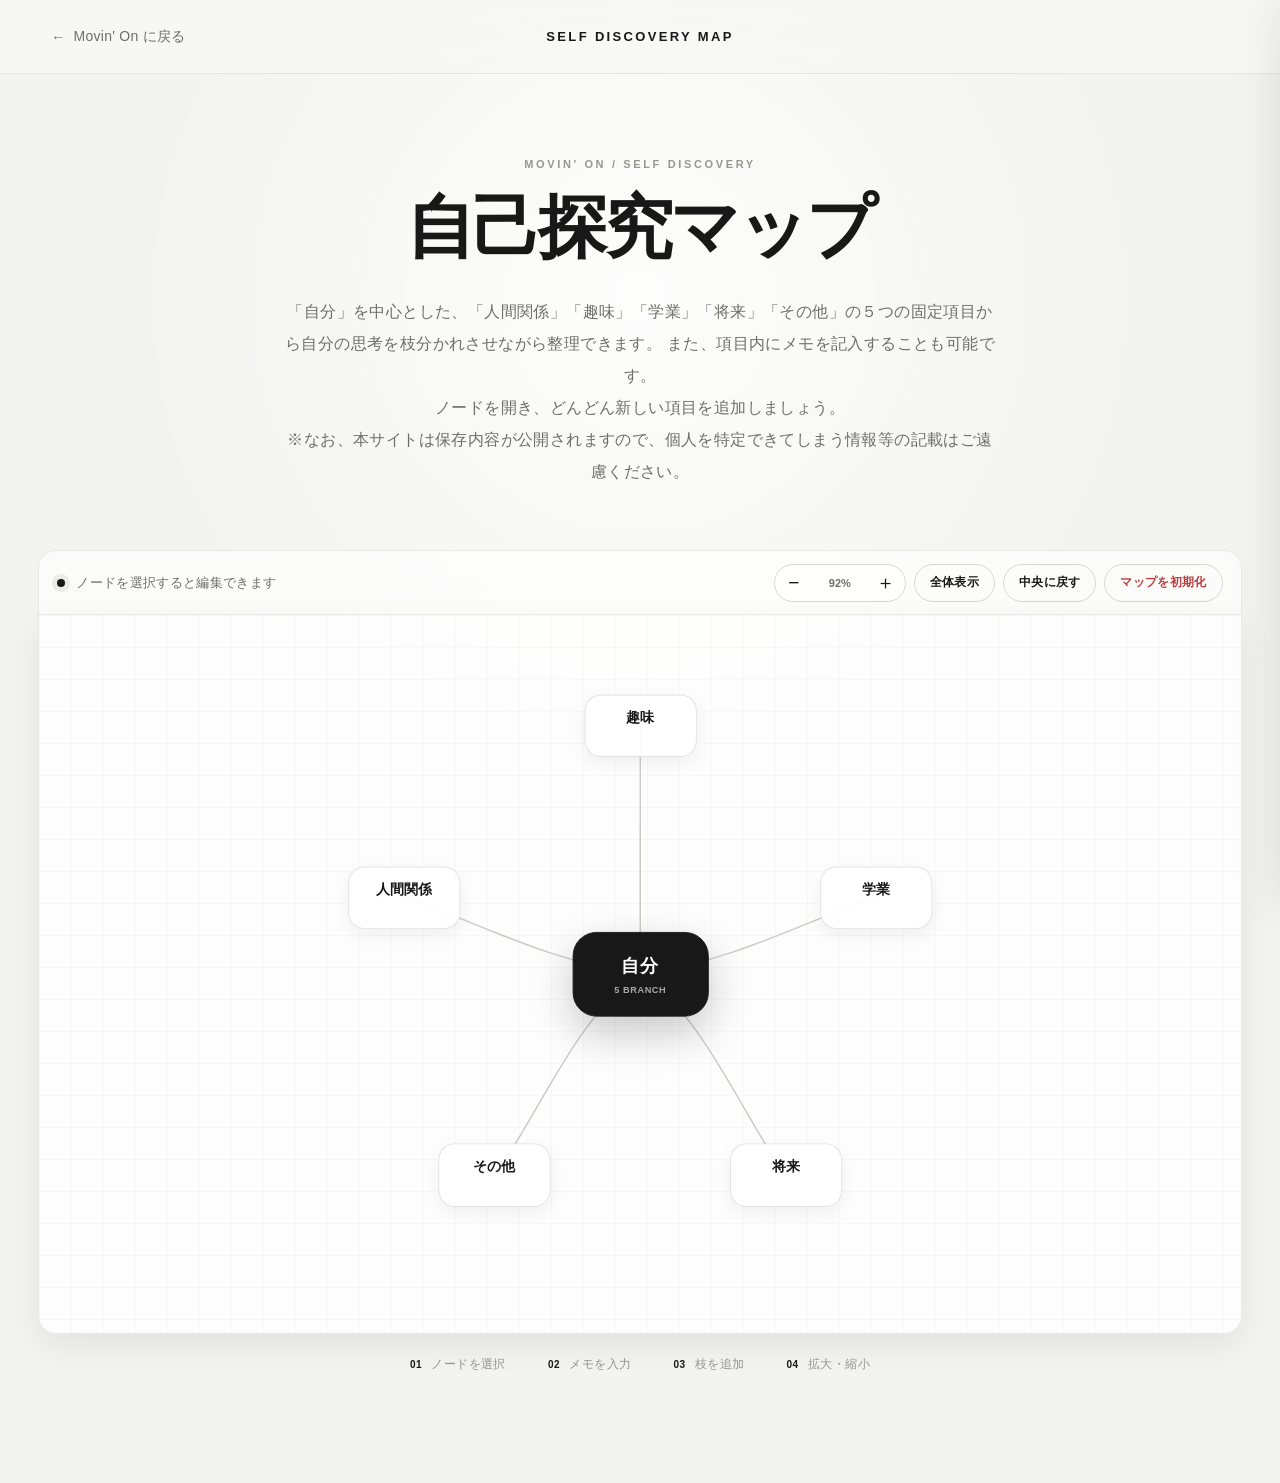
==== commit e875cea0: "Add files via upload" ====
--- a/map.html
+++ b/map.html
@@ -1,118 +1,282 @@
 <!DOCTYPE html>
+
 <html lang="ja">
+
 <head>
+
   <meta charset="UTF-8">
+
+
 
   <meta
     name="viewport"
     content="width=device-width, initial-scale=1.0"
   >
 
+
+
   <meta
     name="description"
     content="自分の興味や考えを枝分かれさせながら整理する自己探究マップ"
   >
 
+
+
   <title>自己探究マップ | Movin' On</title>
 
+
+
   <link rel="stylesheet" href="map.css">
+
   <script src="map.js" defer></script>
+
 </head>
 
+
+
 <body>
 
+
+
   <!-- =========================
+
        ヘッダー
+
   ========================== -->
 
+
+
   <header class="app-header">
+
     <div class="header-inner">
 
+
+
       <a href="index.html" class="back-link">
+
         <span aria-hidden="true">←</span>
+
         <span>Movin' On に戻る</span>
+
       </a>
 
+
+
       <p class="header-title">
+
         Self Discovery Map
+
       </p>
 
+
+
     </div>
+
   </header>
 
 
+
+
+
   <!-- =========================
+
        メインコンテンツ
+
   ========================== -->
 
+
+
   <main class="page-container">
 
+
+
     <!-- ページ説明 -->
+
     <section class="intro" aria-labelledby="page-title">
 
+
+
       <p class="intro-label">
+
         MOVIN' ON / SELF DISCOVERY
+
       </p>
 
+
+
       <h1 id="page-title">
+
         自己探究マップ
+
       </h1>
 
+
+
       <p class="intro-description">
-        「自分」を中心に、興味・学業・将来・人間関係などの考えを
-        枝分かれさせながら整理できます。
+
+        「自分」を中心とした、「人間関係」「趣味」「学業」「将来」「その他」の５つの固定項目から自分の思考を枝分かれさせながら整理できます。
+        また、項目内にメモを記入することも可能です。
+
         <br>
-        ノードを選択してメモを書き、そこから新しい項目を追加して、
-        自分だけの思考の地図を育ててください。
+
+        ノードを開き、どんどん新しい項目を追加しましょう。
+
+        <br>
+
+        ※なお、本サイトは保存内容が公開されますので、個人を特定できてしまう情報等の記載はご遠慮ください。
+
       </p>
 
+
+
     </section>
 
 
+
+
+
     <!-- =========================
+
          マップ操作エリア
+
     ========================== -->
+
+
 
     <section
       class="workspace-section"
       aria-label="自己探究マップ編集エリア"
     >
 
+
+
       <!-- 上部操作バー -->
+
       <div class="map-toolbar">
 
+
+
         <div class="toolbar-info">
+
           <span class="toolbar-mark" aria-hidden="true"></span>
 
+
+
           <p>
+
             ノードを選択すると編集できます
+
           </p>
+
         </div>
 
+
+
         <div class="toolbar-actions">
+
+
+
+          <!-- 拡大・縮小操作 -->
+
+          <div
+            class="zoom-controls"
+            aria-label="マップの拡大縮小"
+          >
+
+
+
+            <button
+              type="button"
+              id="zoomOutBtn"
+              class="zoom-button"
+              aria-label="マップを縮小"
+              title="縮小"
+            >
+
+              <span aria-hidden="true">−</span>
+
+            </button>
+
+
+
+            <output
+              id="zoomValue"
+              class="zoom-value"
+              aria-live="polite"
+            >
+
+              100%
+
+            </output>
+
+
+
+            <button
+              type="button"
+              id="zoomInBtn"
+              class="zoom-button"
+              aria-label="マップを拡大"
+              title="拡大"
+            >
+
+              <span aria-hidden="true">＋</span>
+
+            </button>
+
+
+
+          </div>
+
+
+
+          <button
+            type="button"
+            id="fitMapBtn"
+            class="toolbar-button"
+          >
+
+            全体表示
+
+          </button>
+
+
 
           <button
             type="button"
             id="centerMapBtn"
             class="toolbar-button"
           >
+
             中央に戻す
+
           </button>
+
+
 
           <button
             type="button"
             id="resetMapBtn"
             class="toolbar-button toolbar-button-danger"
           >
+
             マップを初期化
+
           </button>
 
+
+
         </div>
 
-      </div>
+
+
+      </div>
+
+
+
 
 
       <!-- マップ表示領域 -->
+
       <div
         id="mapViewport"
         class="map-viewport"
@@ -120,60 +284,120 @@
         aria-label="自己探究マップ"
       >
 
+
+
         <!--
+
           mapCanvas全体をJSで移動・拡張する。
+
           SVGとノードは同じ座標空間に配置する。
+
         -->
+
         <div id="mapCanvas" class="map-canvas">
 
+
+
           <!-- 親子をつなぐ線 -->
+
           <svg
             id="connections"
             class="connections"
             aria-hidden="true"
           >
+
             <g id="connectionLayer"></g>
+
           </svg>
 
+
+
           <!-- JSがノードを生成する場所 -->
+
           <div
             id="nodeLayer"
             class="node-layer"
           ></div>
 
+
+
         </div>
 
-      </div>
+
+
+      </div>
+
+
+
 
 
       <!-- 操作説明 -->
+
       <div class="map-guide">
 
+
+
         <p>
+
           <span aria-hidden="true">01</span>
+
           ノードを選択
+
         </p>
 
+
+
         <p>
+
           <span aria-hidden="true">02</span>
+
           メモを入力
+
         </p>
 
+
+
         <p>
+
           <span aria-hidden="true">03</span>
+
           枝を追加
+
         </p>
 
-      </div>
+
+
+        <p>
+
+          <span aria-hidden="true">04</span>
+
+          拡大・縮小
+
+        </p>
+
+
+
+      </div>
+
+
 
     </section>
 
+
+
   </main>
 
 
+
+
+
   <!-- =========================
+
        編集パネル背景
+
   ========================== -->
+
+
 
   <button
     type="button"
@@ -184,9 +408,16 @@
   ></button>
 
 
+
+
+
   <!-- =========================
+
        ノード編集パネル
+
   ========================== -->
+
+
 
   <aside
     id="editorPanel"
@@ -195,17 +426,31 @@
     aria-labelledby="editorHeading"
   >
 
+
+
     <div class="editor-header">
 
+
+
       <div>
+
         <p class="editor-label">
+
           SELECTED NODE
+
         </p>
 
+
+
         <h2 id="editorHeading">
+
           ノードを選択
+
         </h2>
-      </div>
+
+      </div>
+
+
 
       <button
         type="button"
@@ -213,20 +458,36 @@
         class="icon-button"
         aria-label="編集パネルを閉じる"
       >
+
         <span aria-hidden="true">×</span>
+
       </button>
 
+
+
     </div>
 
 
+
+
+
     <div class="editor-content">
 
+
+
       <!-- ノード名 -->
+
       <div class="form-group">
 
+
+
         <label for="nodeTitleInput">
+
           項目名
+
         </label>
+
+
 
         <input
           type="text"
@@ -236,19 +497,35 @@
           placeholder="項目名を入力"
         >
 
+
+
         <p class="input-note">
+
           30文字以内で入力してください
+
         </p>
 
-      </div>
+
+
+      </div>
+
+
+
 
 
       <!-- メモ -->
+
       <div class="form-group form-group-memo">
 
+
+
         <label for="nodeMemoInput">
+
           メモ
+
         </label>
+
+
 
         <textarea
           id="nodeMemoInput"
@@ -256,79 +533,140 @@
           placeholder="感じたこと、好きな理由、今後考えたいことなどを自由に書いてください"
         ></textarea>
 
+
+
         <div class="memo-information">
 
+
+
           <p>
+
             入力内容はこのブラウザに保存されます
+
           </p>
 
+
+
           <p id="memoCount">
+
             0 / 2000
+
           </p>
 
+
+
         </div>
 
-      </div>
+
+
+      </div>
+
+
+
 
 
       <!-- 更新情報 -->
+
       <div class="node-information">
 
+
+
         <div>
+
           <span>階層</span>
+
           <strong id="nodeDepth">0</strong>
+
         </div>
 
+
+
         <div>
+
           <span>子項目</span>
+
           <strong id="childCount">0</strong>
+
         </div>
 
-      </div>
+
+
+      </div>
+
+
 
     </div>
 
 
+
+
+
     <!-- 編集ボタン -->
+
     <div class="editor-actions">
+
+
 
       <button
         type="button"
         id="saveNodeBtn"
         class="primary-button"
       >
+
         変更を保存
+
       </button>
+
+
 
       <button
         type="button"
         id="openChildDialogBtn"
         class="secondary-button"
       >
+
         ＋ この項目から枝を追加
+
       </button>
+
+
 
       <button
         type="button"
         id="deleteNodeBtn"
         class="danger-button"
       >
+
         この項目を削除
+
       </button>
 
+
+
     </div>
 
+
+
   </aside>
 
 
+
+
+
   <!-- =========================
+
        子ノード追加ダイアログ
+
   ========================== -->
+
+
 
   <dialog
     id="childDialog"
     class="app-dialog"
   >
+
+
 
     <form
       id="childForm"
@@ -336,17 +674,31 @@
       method="dialog"
     >
 
+
+
       <div class="dialog-header">
 
+
+
         <div>
+
           <p class="dialog-label">
+
             NEW BRANCH
+
           </p>
 
+
+
           <h2>
+
             新しい枝を追加
+
           </h2>
+
         </div>
+
+
 
         <button
           type="button"
@@ -354,17 +706,30 @@
           class="icon-button"
           aria-label="ダイアログを閉じる"
         >
+
           <span aria-hidden="true">×</span>
+
         </button>
 
-      </div>
+
+
+      </div>
+
+
+
 
 
       <div class="form-group">
 
+
+
         <label for="childTitleInput">
+
           新しい項目名
+
         </label>
+
+
 
         <input
           type="text"
@@ -374,91 +739,161 @@
           placeholder="例：音楽、映画、就職活動"
         >
 
-      </div>
+
+
+      </div>
+
+
+
 
 
       <div class="dialog-actions">
+
+
 
         <button
           type="button"
           id="cancelChildBtn"
           class="dialog-cancel-button"
         >
+
           キャンセル
+
         </button>
+
+
 
         <button
           type="submit"
           class="dialog-submit-button"
         >
+
           枝を追加
+
         </button>
 
-      </div>
+
+
+      </div>
+
+
 
     </form>
 
+
+
   </dialog>
 
 
+
+
+
   <!-- =========================
+
        初期化確認ダイアログ
+
   ========================== -->
+
+
 
   <dialog
     id="resetDialog"
     class="app-dialog"
   >
 
+
+
     <div class="dialog-content">
 
+
+
       <div class="dialog-header">
 
+
+
         <div>
+
           <p class="dialog-label">
+
             RESET MAP
+
           </p>
 
+
+
           <h2>
+
             マップを初期化しますか？
+
           </h2>
+
         </div>
 
-      </div>
+
+
+      </div>
+
+
 
       <p class="dialog-description">
+
         追加した項目とメモがすべて削除され、
+
         最初の状態に戻ります。この操作は取り消せません。
+
       </p>
 
+
+
       <div class="dialog-actions">
+
+
 
         <button
           type="button"
           id="cancelResetBtn"
           class="dialog-cancel-button"
         >
+
           キャンセル
+
         </button>
+
+
 
         <button
           type="button"
           id="confirmResetBtn"
           class="dialog-danger-button"
         >
+
           初期化する
+
         </button>
 
-      </div>
+
+
+      </div>
+
+
 
     </div>
 
+
+
   </dialog>
 
 
+
+
+
   <!-- =========================
+
        トースト通知
+
   ========================== -->
+
+
 
   <div
     id="toast"
@@ -466,8 +901,13 @@
     role="status"
     aria-live="polite"
   >
+
     保存しました
+
   </div>
 
+
+
 </body>
+
 </html>
--- a/map.css
+++ b/map.css
@@ -285,7 +285,74 @@
 
 .toolbar-actions {
   display: flex;
+  align-items: center;
+  flex-wrap: wrap;
   gap: 8px;
+}
+
+.zoom-controls {
+  display: flex;
+  align-items: center;
+
+  height: 38px;
+
+  overflow: hidden;
+
+  background: rgba(255, 255, 255, 0.72);
+
+  border: 1px solid var(--line);
+  border-radius: 999px;
+}
+
+.zoom-button {
+  display: grid;
+  place-items: center;
+
+  width: 38px;
+  height: 38px;
+
+  padding: 0;
+
+  background: transparent;
+  border: 0;
+
+  cursor: pointer;
+
+  font-size: 19px;
+  line-height: 1;
+
+  transition:
+    color var(--transition-fast),
+    background var(--transition-fast),
+    opacity var(--transition-fast);
+}
+
+.zoom-button:hover {
+  color: #ffffff;
+  background: var(--black);
+}
+
+.zoom-button:disabled {
+  opacity: 0.3;
+  cursor: not-allowed;
+}
+
+.zoom-button:disabled:hover {
+  color: inherit;
+  background: transparent;
+}
+
+.zoom-value {
+  min-width: 54px;
+
+  color: var(--text-sub);
+
+  font-size: 11px;
+  font-weight: 650;
+  text-align: center;
+  font-variant-numeric: tabular-nums;
+
+  user-select: none;
 }
 
 .toolbar-button {
@@ -1272,10 +1339,15 @@
 
   .toolbar-actions {
     width: 100%;
+    flex-wrap: wrap;
+  }
+
+  .zoom-controls {
+    flex: 1 1 145px;
   }
 
   .toolbar-button {
-    flex: 1;
+    flex: 1 1 auto;
     padding: 0 10px;
   }
 
